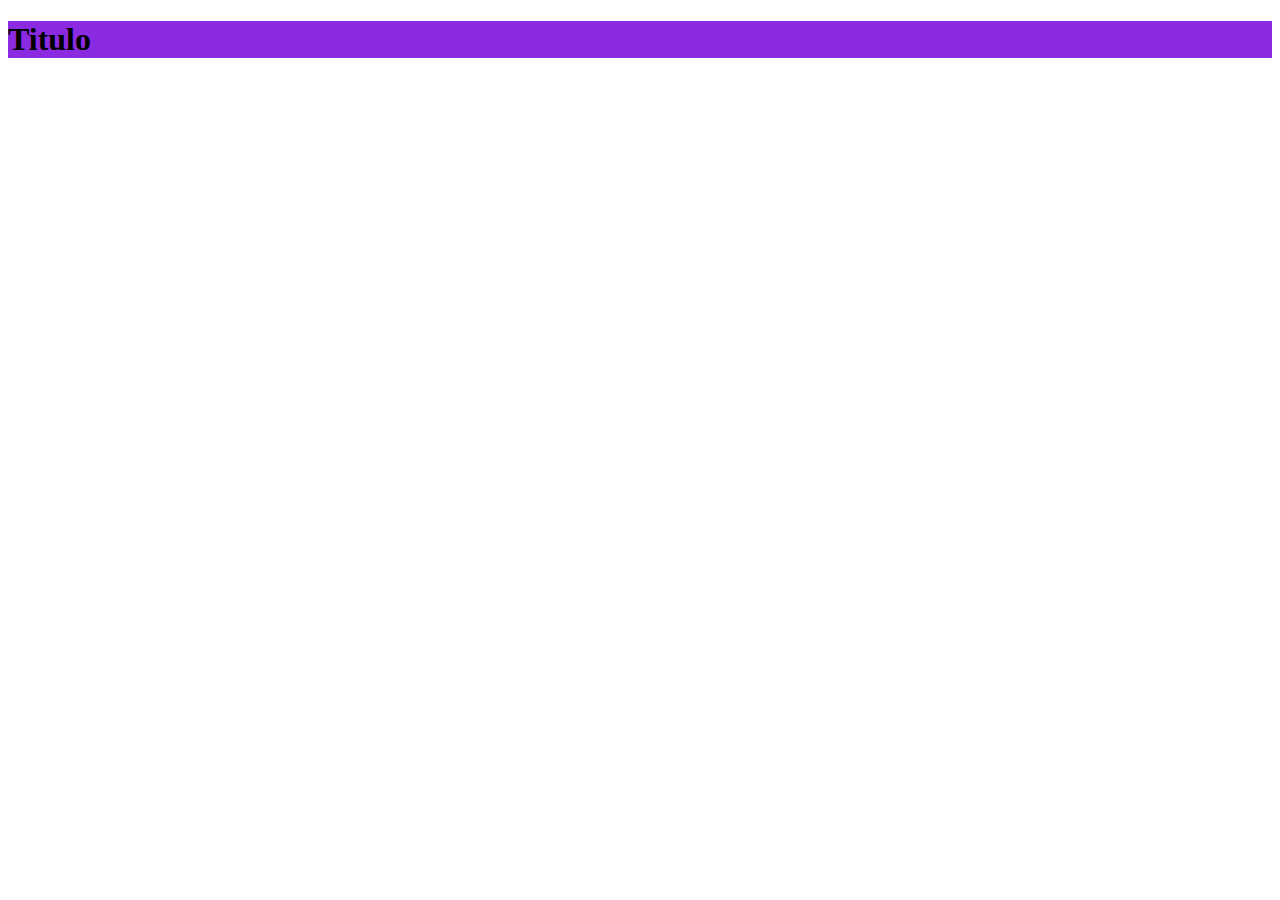
==== index.html @ 8c24b3e4 "first commit" ====
<!DOCTYPE html>
<html lang="en">
<head>
    <meta charset="UTF-8">
    <meta http-equiv="X-UA-Compatible" content="IE=edge">
    <meta name="viewport" content="width=<device-width>, initial-scale=1.0">
    <title>Document</title>
    <link rel="stylesheet" href="style.css">
</head>
<body>
    <h1>Titulo</h1>
    <script src="script.js"></script>
</body>
</html>
---- style.css ----
h1{
    background-color: blueviolet;
}
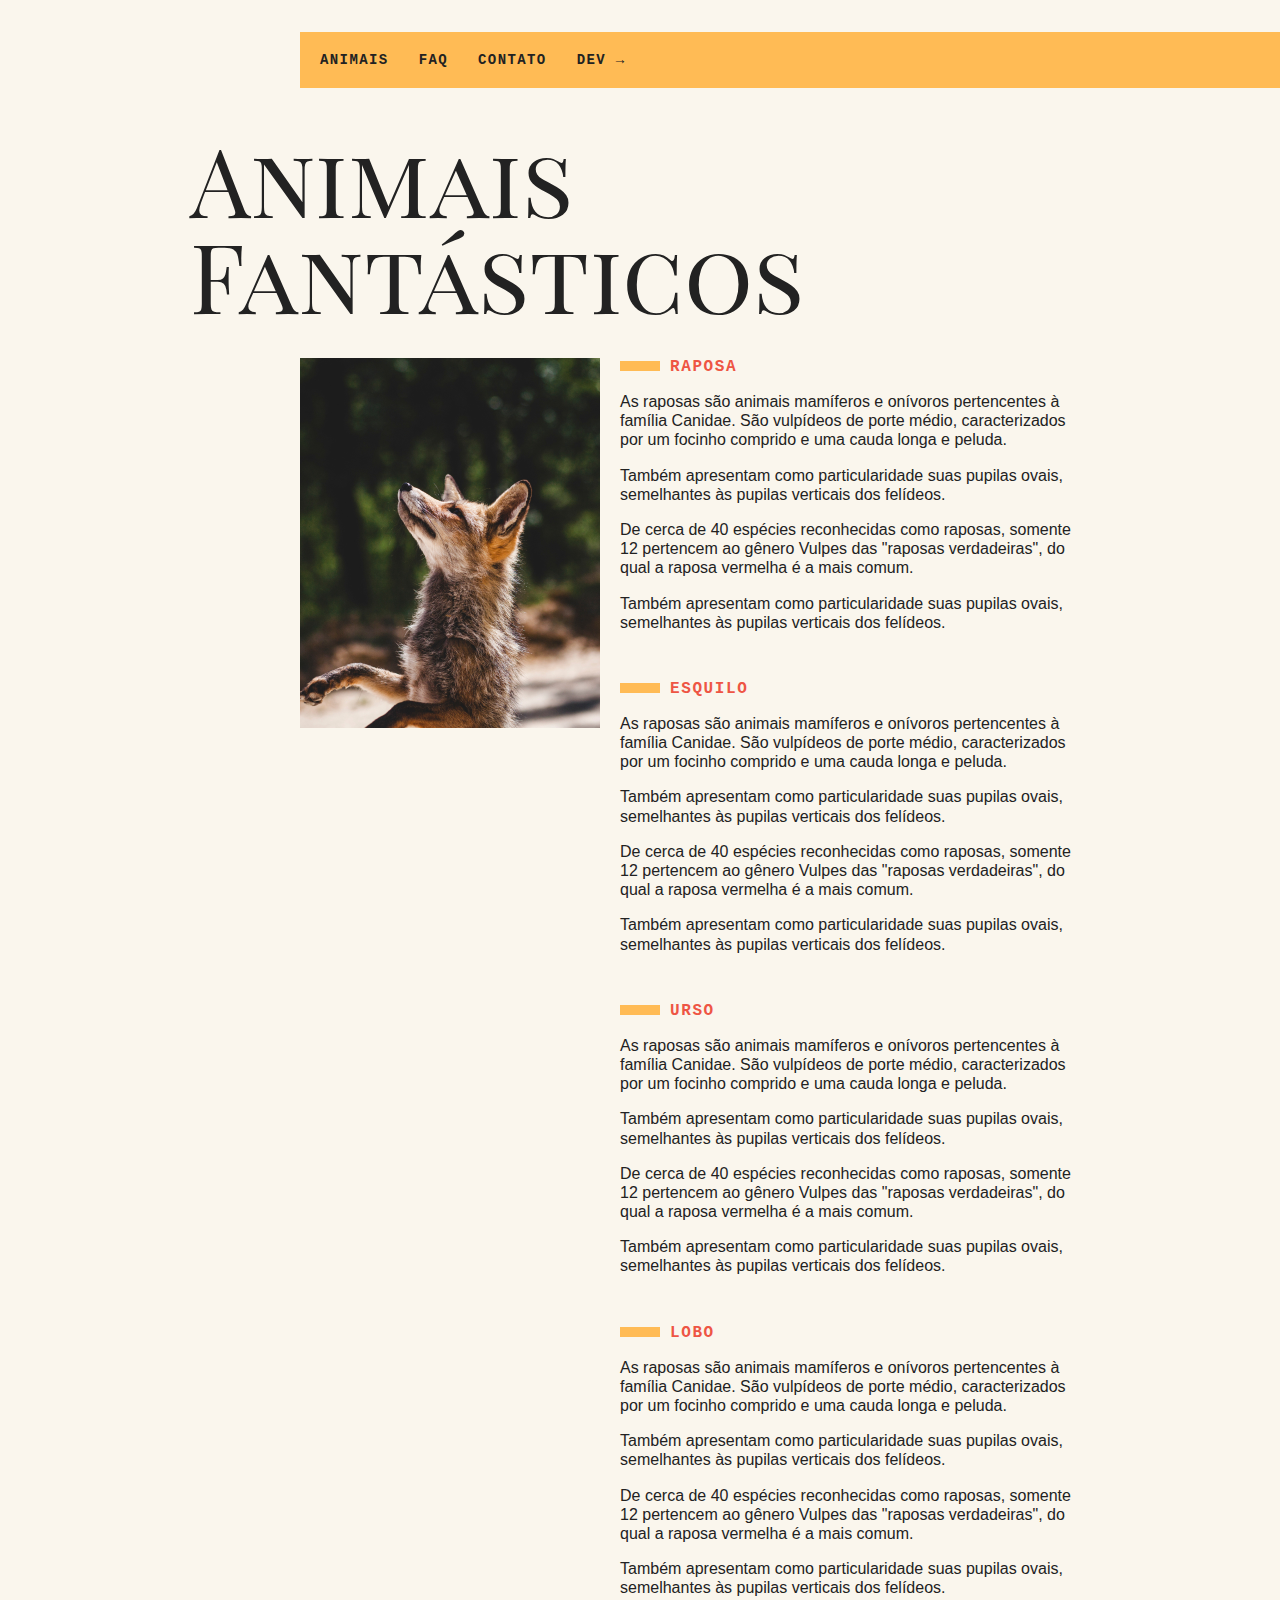
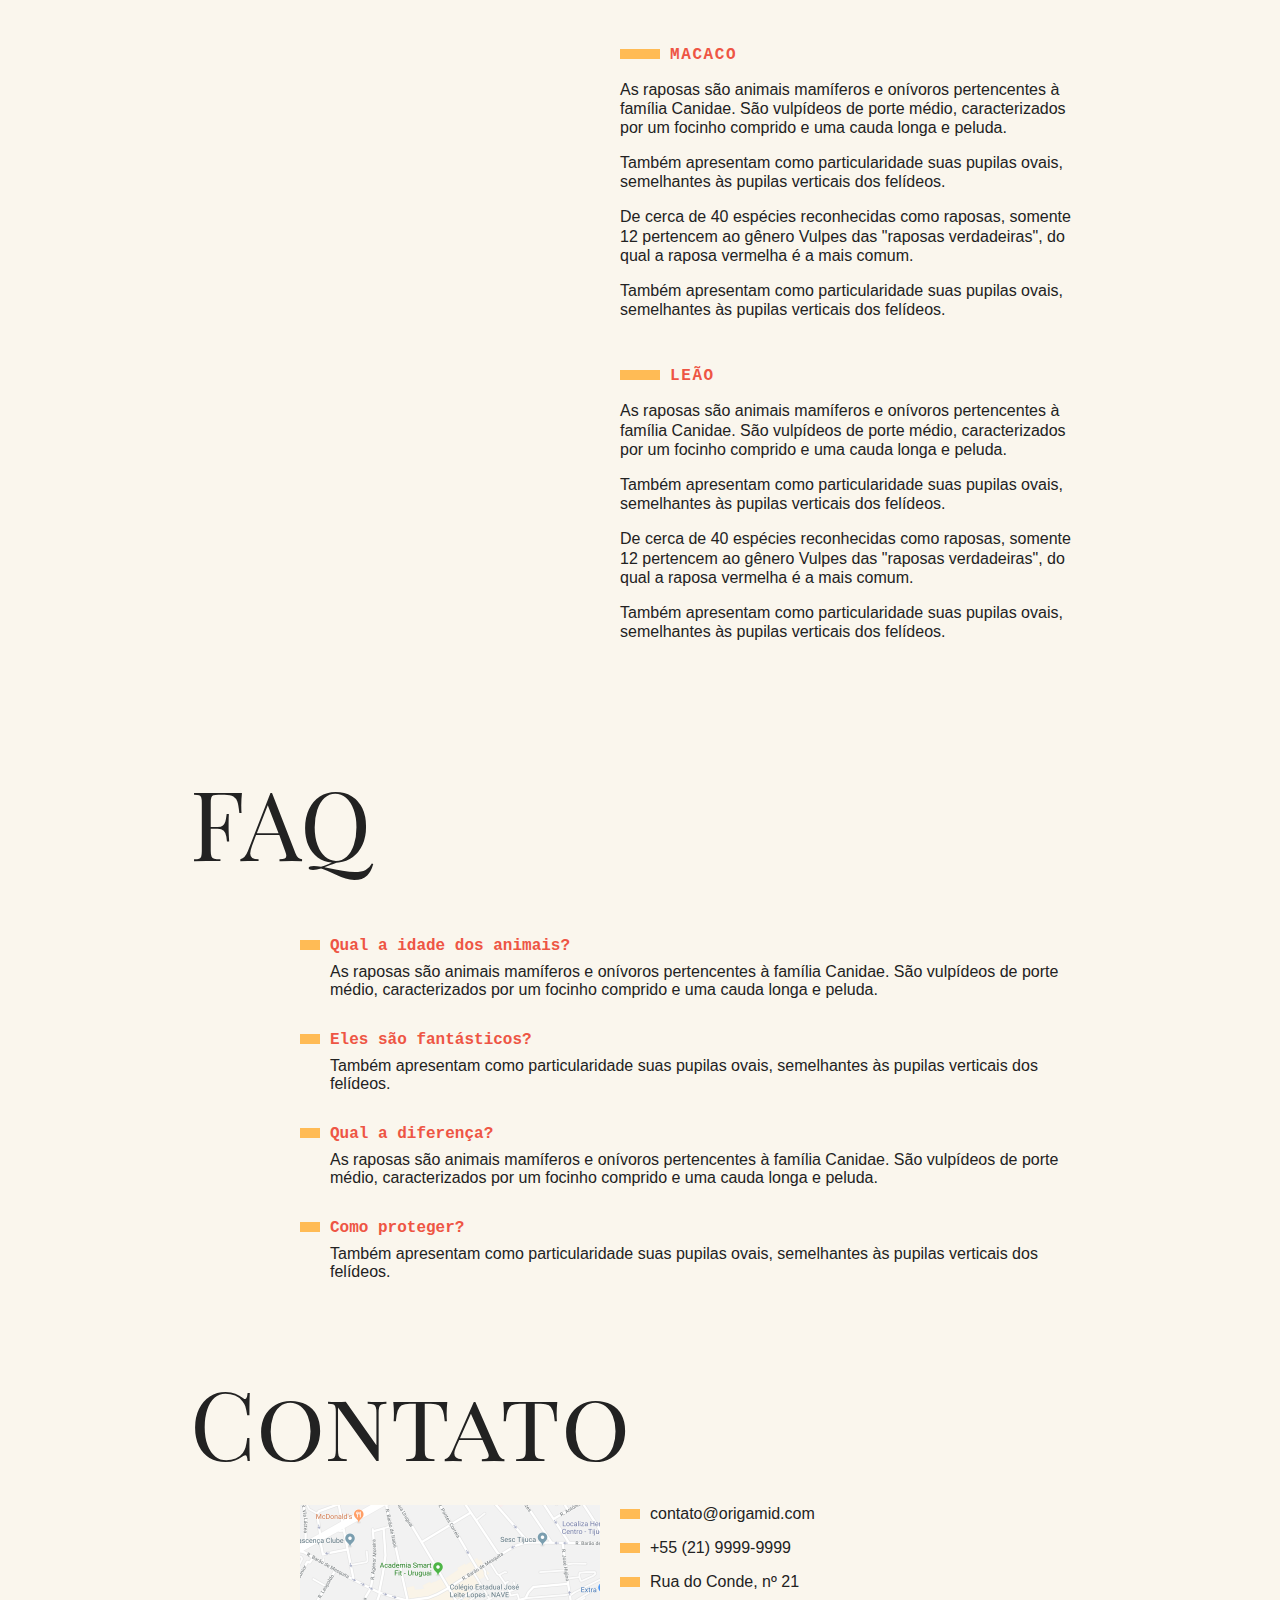
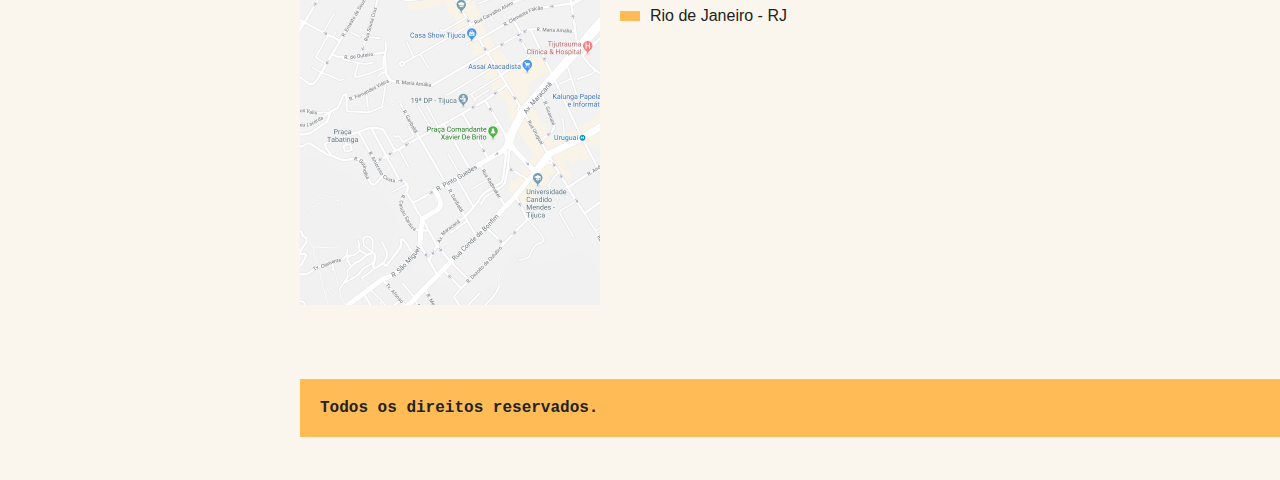
==== commit 0ddd4dab: "iniciando o projeto do curso, html e css inseridos" ====
--- a/index.html
+++ b/index.html
@@ -1,14 +1,133 @@
 <!DOCTYPE html>
-<html lang="en">
+<html>
 <head>
-    <meta charset="UTF-8">
-    <meta http-equiv="X-UA-Compatible" content="IE=edge">
-    <meta name="viewport" content="width=<device-width>, initial-scale=1.0">
-    <title>Document</title>
-    <link rel="stylesheet" href="style.css">
+  <meta charset="utf-8" />
+  <meta http-equiv="X-UA-Compatible" content="IE=edge">
+  <title>Animais Fantásticos</title>
+  <meta name="viewport" content="width=device-width, initial-scale=1">
+  <link href="https://fonts.googleapis.com/css?family=Playfair+Display+SC" rel="stylesheet">
+  <link rel="stylesheet" type="text/css" href="css/style.css" />
 </head>
 <body>
-    <h1>Titulo</h1>
-    <script src="script.js"></script>
+  <nav class="menu">
+    <ul>
+      <li><a href="#animais">Animais</a></li>
+      <li><a href="#faq">Faq</a></li>
+      <li><a href="#contato">Contato</a></li>
+      <li><a href="https://www.origamid.com/">Dev →</a></li>
+    </ul>
+  </nav>
+  <section class="grid-section animais" id="animais">
+    <h1 class="titulo">Animais Fantásticos</h1>
+    <ul class="animais-lista">
+      <li>
+        <img src="img/imagem1.jpg">
+      </li>
+      <li>
+        <img src="img/imagem2.jpg">
+      </li>
+      <li>
+        <img src="img/imagem3.jpg">
+      </li>
+      <li>
+        <img src="img/imagem4.jpg">
+      </li>
+      <li>
+        <img src="img/imagem5.jpg">
+      </li>
+      <li>
+        <img src="img/imagem6.jpg">
+      </li>
+    </ul>
+    <div class="animais-descricao">
+      <section>
+        <h2>Raposa</h2>
+        <p>As raposas são animais mamíferos e onívoros pertencentes à família Canidae. São vulpídeos de porte médio, caracterizados
+          por um focinho comprido e uma cauda longa e peluda.</p>
+        <p>Também apresentam como particularidade suas pupilas ovais, semelhantes às pupilas verticais dos felídeos.</p>
+        <p>De cerca de 40 espécies reconhecidas como raposas, somente 12 pertencem ao gênero Vulpes das "raposas verdadeiras", do
+          qual a raposa vermelha é a mais comum.</p>
+        <p>Também apresentam como particularidade suas pupilas ovais, semelhantes às pupilas verticais dos felídeos.</p>
+      </section>
+      
+      <section>
+        <h2>Esquilo</h2>
+        <p>As raposas são animais mamíferos e onívoros pertencentes à família Canidae. São vulpídeos de porte médio, caracterizados
+          por um focinho comprido e uma cauda longa e peluda.</p>
+        <p>Também apresentam como particularidade suas pupilas ovais, semelhantes às pupilas verticais dos felídeos.</p>
+        <p>De cerca de 40 espécies reconhecidas como raposas, somente 12 pertencem ao gênero Vulpes das "raposas verdadeiras", do
+          qual a raposa vermelha é a mais comum.</p>
+        <p>Também apresentam como particularidade suas pupilas ovais, semelhantes às pupilas verticais dos felídeos.</p>
+      </section>
+      <section>
+        <h2>Urso</h2>
+        <p>As raposas são animais mamíferos e onívoros pertencentes à família Canidae. São vulpídeos de porte médio, caracterizados
+          por um focinho comprido e uma cauda longa e peluda.</p>
+        <p>Também apresentam como particularidade suas pupilas ovais, semelhantes às pupilas verticais dos felídeos.</p>
+        <p>De cerca de 40 espécies reconhecidas como raposas, somente 12 pertencem ao gênero Vulpes das "raposas verdadeiras", do
+          qual a raposa vermelha é a mais comum.</p>
+        <p>Também apresentam como particularidade suas pupilas ovais, semelhantes às pupilas verticais dos felídeos.</p>
+      </section>
+      <section>
+        <h2>Lobo</h2>
+        <p>As raposas são animais mamíferos e onívoros pertencentes à família Canidae. São vulpídeos de porte médio, caracterizados
+          por um focinho comprido e uma cauda longa e peluda.</p>
+        <p>Também apresentam como particularidade suas pupilas ovais, semelhantes às pupilas verticais dos felídeos.</p>
+        <p>De cerca de 40 espécies reconhecidas como raposas, somente 12 pertencem ao gênero Vulpes das "raposas verdadeiras", do
+          qual a raposa vermelha é a mais comum.</p>
+        <p>Também apresentam como particularidade suas pupilas ovais, semelhantes às pupilas verticais dos felídeos.</p>
+      </section>
+      <section>
+        <h2>Macaco</h2>
+        <p>As raposas são animais mamíferos e onívoros pertencentes à família Canidae. São vulpídeos de porte médio, caracterizados
+          por um focinho comprido e uma cauda longa e peluda.</p>
+        <p>Também apresentam como particularidade suas pupilas ovais, semelhantes às pupilas verticais dos felídeos.</p>
+        <p>De cerca de 40 espécies reconhecidas como raposas, somente 12 pertencem ao gênero Vulpes das "raposas verdadeiras", do
+          qual a raposa vermelha é a mais comum.</p>
+        <p>Também apresentam como particularidade suas pupilas ovais, semelhantes às pupilas verticais dos felídeos.</p>
+      </section>
+      <section>
+        <h2>Leão</h2>
+        <p>As raposas são animais mamíferos e onívoros pertencentes à família Canidae. São vulpídeos de porte médio, caracterizados
+          por um focinho comprido e uma cauda longa e peluda.</p>
+        <p>Também apresentam como particularidade suas pupilas ovais, semelhantes às pupilas verticais dos felídeos.</p>
+        <p>De cerca de 40 espécies reconhecidas como raposas, somente 12 pertencem ao gênero Vulpes das "raposas verdadeiras", do
+          qual a raposa vermelha é a mais comum.</p>
+        <p>Também apresentam como particularidade suas pupilas ovais, semelhantes às pupilas verticais dos felídeos.</p>
+      </section>
+    </div>
+  </section>
+
+  <section class="grid-section faq" id="faq">
+    <h1 class="titulo">FAQ</h1>
+    <dl class="faq-lista">
+      <dt>Qual a idade dos animais?</dt>
+      <dd>As raposas são animais mamíferos e onívoros pertencentes à família Canidae. São vulpídeos de porte médio, caracterizados por um focinho comprido e uma cauda longa e peluda.</dd>
+      <dt>Eles são fantásticos?</dt>
+      <dd>Também apresentam como particularidade suas pupilas ovais, semelhantes às pupilas verticais dos felídeos.</dd>
+      <dt>Qual a diferença?</dt>
+      <dd>As raposas são animais mamíferos e onívoros pertencentes à família Canidae. São vulpídeos de porte médio, caracterizados por um focinho comprido e uma cauda longa e peluda.</dd>
+      <dt>Como proteger?</dt>
+      <dd>Também apresentam como particularidade suas pupilas ovais, semelhantes às pupilas verticais dos felídeos.</dd>
+    </dl>
+  </section>
+
+  <section class="grid-section contato" id="contato">
+    <h1 class="titulo">Contato</h1>
+    <div class="mapa">
+      <img src="img/mapa.png">
+    </div>
+    <ul class="dados">
+      <li>contato@origamid.com</li>
+      <li>+55 (21) 9999-9999</li>
+      <li>Rua do Conde, nº 21</li>
+      <li>Rio de Janeiro - RJ</li>
+    </ul>
+  </section>
+
+  <footer class="copy">
+    <p>Todos os direitos reservados.</p>
+  </footer>
+
+  <script src="script.js"></script>  
 </body>
-</html>--- a/css/style.css
+++ b/css/style.css
@@ -0,0 +1,208 @@
+body, h1, h2, ul, li, p, dd, dt, dl {
+    margin: 0px;
+    padding: 0px;
+  }
+  
+  img {
+    display: block;
+    max-width: 100%;
+  }
+  
+  ul {
+    list-style: none;
+  }
+  
+  body {
+    background: #faf6ed;
+    color: #222;
+    -webkit-font-smoothing: antialiased;
+    display: grid;
+    grid-template-columns: 1fr 120px minmax(300px, 800px) 1fr;
+  }
+  
+  .menu {
+    grid-column: 3 / 5;
+    margin-top: 2rem;
+    margin-bottom: 2rem;
+    background: #FB5;
+  }
+  
+  .menu ul {
+    display: flex;
+    flex-wrap: wrap;
+    padding: 10px;
+  }
+  
+  .menu li a {
+    display: block;
+    padding: 10px;
+    margin-right: 10px;
+    color: #222;
+    text-decoration: none;
+    font-family: 'IBM Plex Mono', monospace;
+    font-weight: bold;
+    text-transform: uppercase;
+    font-size: 0.875rem;
+    letter-spacing: .1em;
+  }
+  
+  .grid-section {
+    grid-column: 2 / 4;
+    width: 100%;
+    box-sizing: border-box;
+    padding: 10px;
+    display: grid;
+    grid-template-columns: 90px 300px 1fr;
+    grid-gap: 20px;
+    margin-bottom: 4rem;
+  }
+  
+  .titulo {
+    font-family: 'Playfair Display SC', georgia;
+    font-size: 6rem;
+    line-height: 1;
+    font-weight: 400;
+    margin-bottom: 1rem;
+    grid-column: 1 / 4;
+  }
+  
+  .animais h2 {
+    font-family: 'IBM Plex Mono', monospace;
+    font-size: 1rem;
+    text-transform: uppercase;
+    letter-spacing: .1em;
+    margin-bottom: 1rem;
+    color: #E54;
+  }
+  
+  .animais h2::before {
+    content: '';
+    display: inline-block;
+    width: 40px;
+    height: 10px;
+    margin-right: 10px;
+    background: #FB5;
+  }
+  
+  .animais p {
+    font-family: Helvetica, Arial;
+    line-height: 1.2;
+    margin-bottom: 1rem;
+  }
+  
+  .animais-lista {
+    height: 370px;
+    overflow-y: scroll;
+    grid-column: 2;
+  }
+  
+  .animais-lista::-webkit-scrollbar {
+    width: 18px;
+  }
+  
+  .animais-lista::-webkit-scrollbar-thumb {
+    background: #FB5;
+    border-left: 4px solid #faf6ed;
+    border-right: 4px solid #faf6ed;
+  }
+  
+  .animais-lista::-webkit-scrollbar-track {
+    background: #faf6ed;
+  }
+  
+  .animais-descricao {
+    grid-column: 3;
+  }
+  
+  .animais-descricao section {
+    margin-bottom: 3rem;
+  }
+  
+  .faq-lista {
+    grid-column: 2 / 4
+  }
+  
+  .faq-lista dt {
+    font-family: 'IBM Plex Mono', monospace;
+    font-weight: bold;
+    margin-top: 2rem;
+    margin-bottom: .5rem;
+    color: #E54;
+  }
+  
+  .faq-lista dt::before {
+    content: '';
+    display: inline-block;
+    width: 20px;
+    height: 10px;
+    margin-right: 10px;
+    background: #FB5;
+  }
+  
+  .faq-lista dd {
+    font-family: Helvetica, Arial;
+    margin-bottom: .5rem;
+    margin-left: 30px;
+  }
+  
+  .mapa {
+    grid-column: 2;
+  }
+  
+  .dados {
+    grid-column: 3;
+  }
+  
+  .dados li {
+    margin-bottom: 1rem;
+    font-family: Helvetica, Arial;
+  }
+  
+  .dados li::before {
+    content: '';
+    display: inline-block;
+    width: 20px;
+    height: 10px;
+    margin-right: 10px;
+    background: #FB5;
+  }
+  
+  .copy {
+    grid-column: 3/5;
+    margin-bottom: 2rem;
+    background: #FB5;
+  }
+  
+  .copy p {
+    padding: 20px;
+    font-family: 'IBM Plex Mono', monospace;
+    font-weight: bold;
+  }
+  
+  @media (max-width: 700px) {
+    body {
+      grid-template-columns: 1fr;
+    }
+    .menu, .grid-section, .copy {
+      grid-column: 1;
+    }
+    .grid-section {
+      grid-template-columns: 100px 1fr;
+      grid-gap: 10px;
+    }
+    .animais-lista {
+      grid-column: 1;
+    }
+    .faq-lista, .dados, .mapa {
+      grid-column: 1 / 3;
+    }
+    .grid-section h1 {
+      font-size: 3rem;
+    }
+    .menu {
+      margin-top: 0px;
+    }
+    .copy {
+      margin-bottom: 0px;
+    }
+  }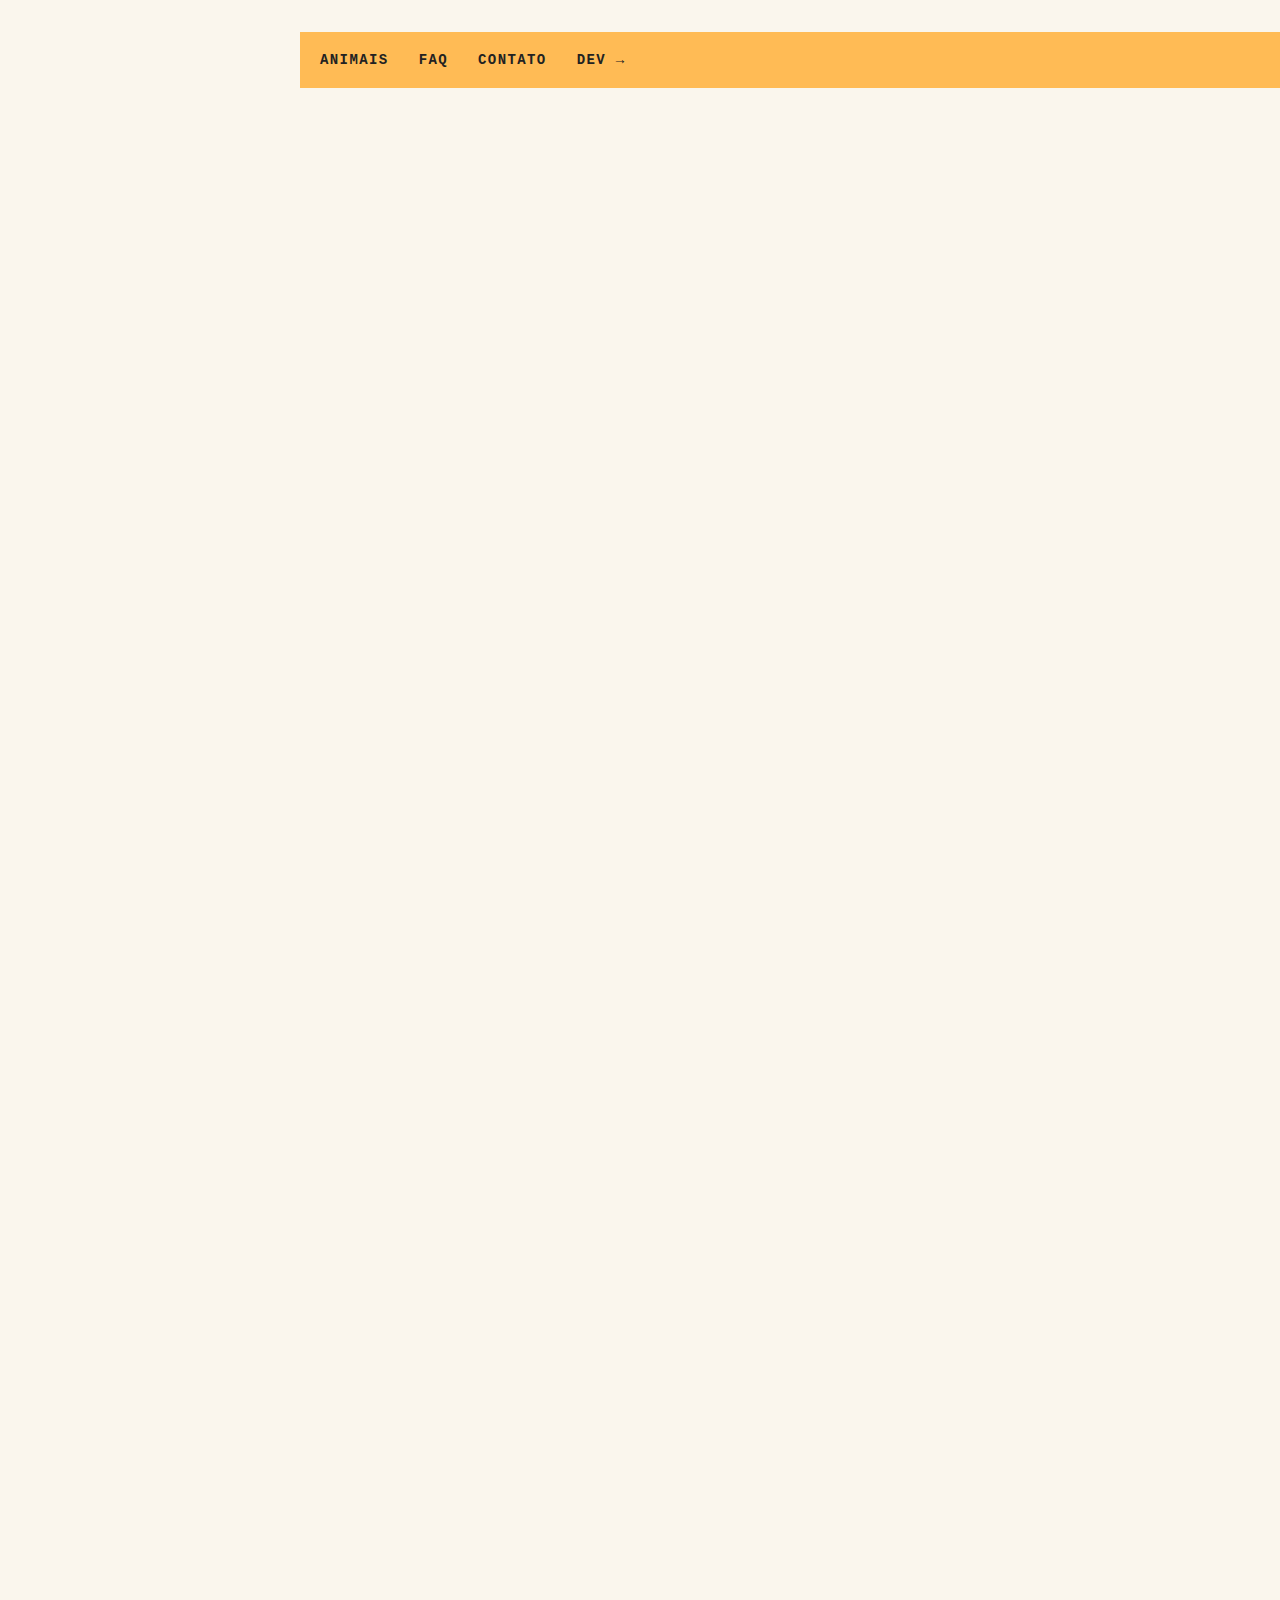
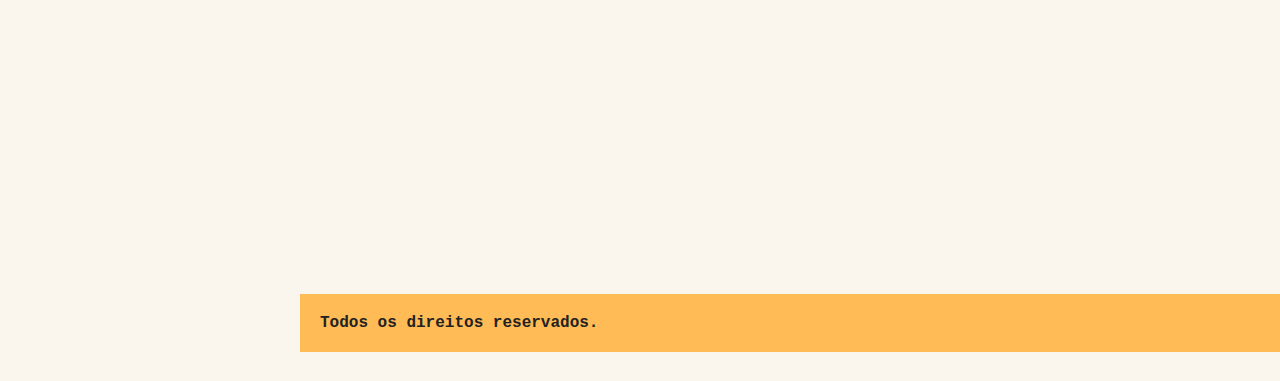
==== commit 479ebdf3: "js finalizado" ====
--- a/index.html
+++ b/index.html
@@ -7,6 +7,8 @@
   <meta name="viewport" content="width=device-width, initial-scale=1">
   <link href="https://fonts.googleapis.com/css?family=Playfair+Display+SC" rel="stylesheet">
   <link rel="stylesheet" type="text/css" href="css/style.css" />
+  <script>
+    document.documentElement.className += ' js'</script>
 </head>
 <body>
   <nav class="menu">
@@ -17,9 +19,9 @@
       <li><a href="https://www.origamid.com/">Dev →</a></li>
     </ul>
   </nav>
-  <section class="grid-section animais" id="animais">
+  <section class="grid-section animais js-scroll" id="animais">
     <h1 class="titulo">Animais Fantásticos</h1>
-    <ul class="animais-lista">
+    <ul class="animais-lista js-tabmenu">
       <li>
         <img src="img/imagem1.jpg">
       </li>
@@ -39,7 +41,7 @@
         <img src="img/imagem6.jpg">
       </li>
     </ul>
-    <div class="animais-descricao">
+    <div class="animais-descricao js-tabcontent">
       <section>
         <h2>Raposa</h2>
         <p>As raposas são animais mamíferos e onívoros pertencentes à família Canidae. São vulpídeos de porte médio, caracterizados
@@ -98,9 +100,9 @@
     </div>
   </section>
 
-  <section class="grid-section faq" id="faq">
+  <section class="grid-section faq js-scroll" id="faq">
     <h1 class="titulo">FAQ</h1>
-    <dl class="faq-lista">
+    <dl class="faq-lista js-accordion">
       <dt>Qual a idade dos animais?</dt>
       <dd>As raposas são animais mamíferos e onívoros pertencentes à família Canidae. São vulpídeos de porte médio, caracterizados por um focinho comprido e uma cauda longa e peluda.</dd>
       <dt>Eles são fantásticos?</dt>
@@ -112,7 +114,7 @@
     </dl>
   </section>
 
-  <section class="grid-section contato" id="contato">
+  <section class="grid-section contato js-scroll" id="contato">
     <h1 class="titulo">Contato</h1>
     <div class="mapa">
       <img src="img/mapa.png">
--- a/css/style.css
+++ b/css/style.css
@@ -95,6 +95,10 @@
     overflow-y: scroll;
     grid-column: 2;
   }
+
+  .animais-lista li{
+    cursor: pointer;
+  }
   
   .animais-lista::-webkit-scrollbar {
     width: 18px;
@@ -205,4 +209,69 @@
     .copy {
       margin-bottom: 0px;
     }
-  }+  }
+/*abaixo, codigo css pra quando clicar numa imagem, esconder as outras section:*/
+.js .js-tabcontent section {
+  display: none;
+}
+
+.js-tabcontent section.ativo{
+  display: block !important;
+  animation: show .5s forwards;
+}
+
+/*o show abaixo eh a variavel
+a função abaixo faz animação para a animação n ficar tao seca*/
+@keyframes show {
+  from{
+    opacity: 0;
+    transform: translate3d(-30px,0,0);
+  }
+  to {
+    opacity: 1;
+    transform: translate3d(0,0,0);
+  }
+}
+
+/*estilização do FAQ, para esconder perguntas*/
+.js-accordion dd{
+  display: none;
+}
+/*adicionar setinha se ta ativo ou nao*/
+.js-accordion dt::after{
+  content: '⬎';
+  margin-left: 10px;
+}
+
+.js-accordion dt.ativo::after{
+  content: '⬏';
+  margin-left: 10px;
+}
+
+.js-accordion dd.ativo{
+  display: block;
+  animation: slideDown .5s forwards;
+}
+
+@keyframes slideDown{
+  from{
+    opacity: 0;
+    max-height: 0;
+  }
+  to{
+    max-height: 200px;
+    opacity: 1;
+  }
+}
+
+.js .js-scroll{
+  opacity: 0;
+  transform: translate3d(-30px,0,0);
+  transition: .3s;
+}
+
+.js .js-scroll.ativo{
+  opacity: 1;
+  transform: translate3d(0,0,0);
+  transition: .3s;
+}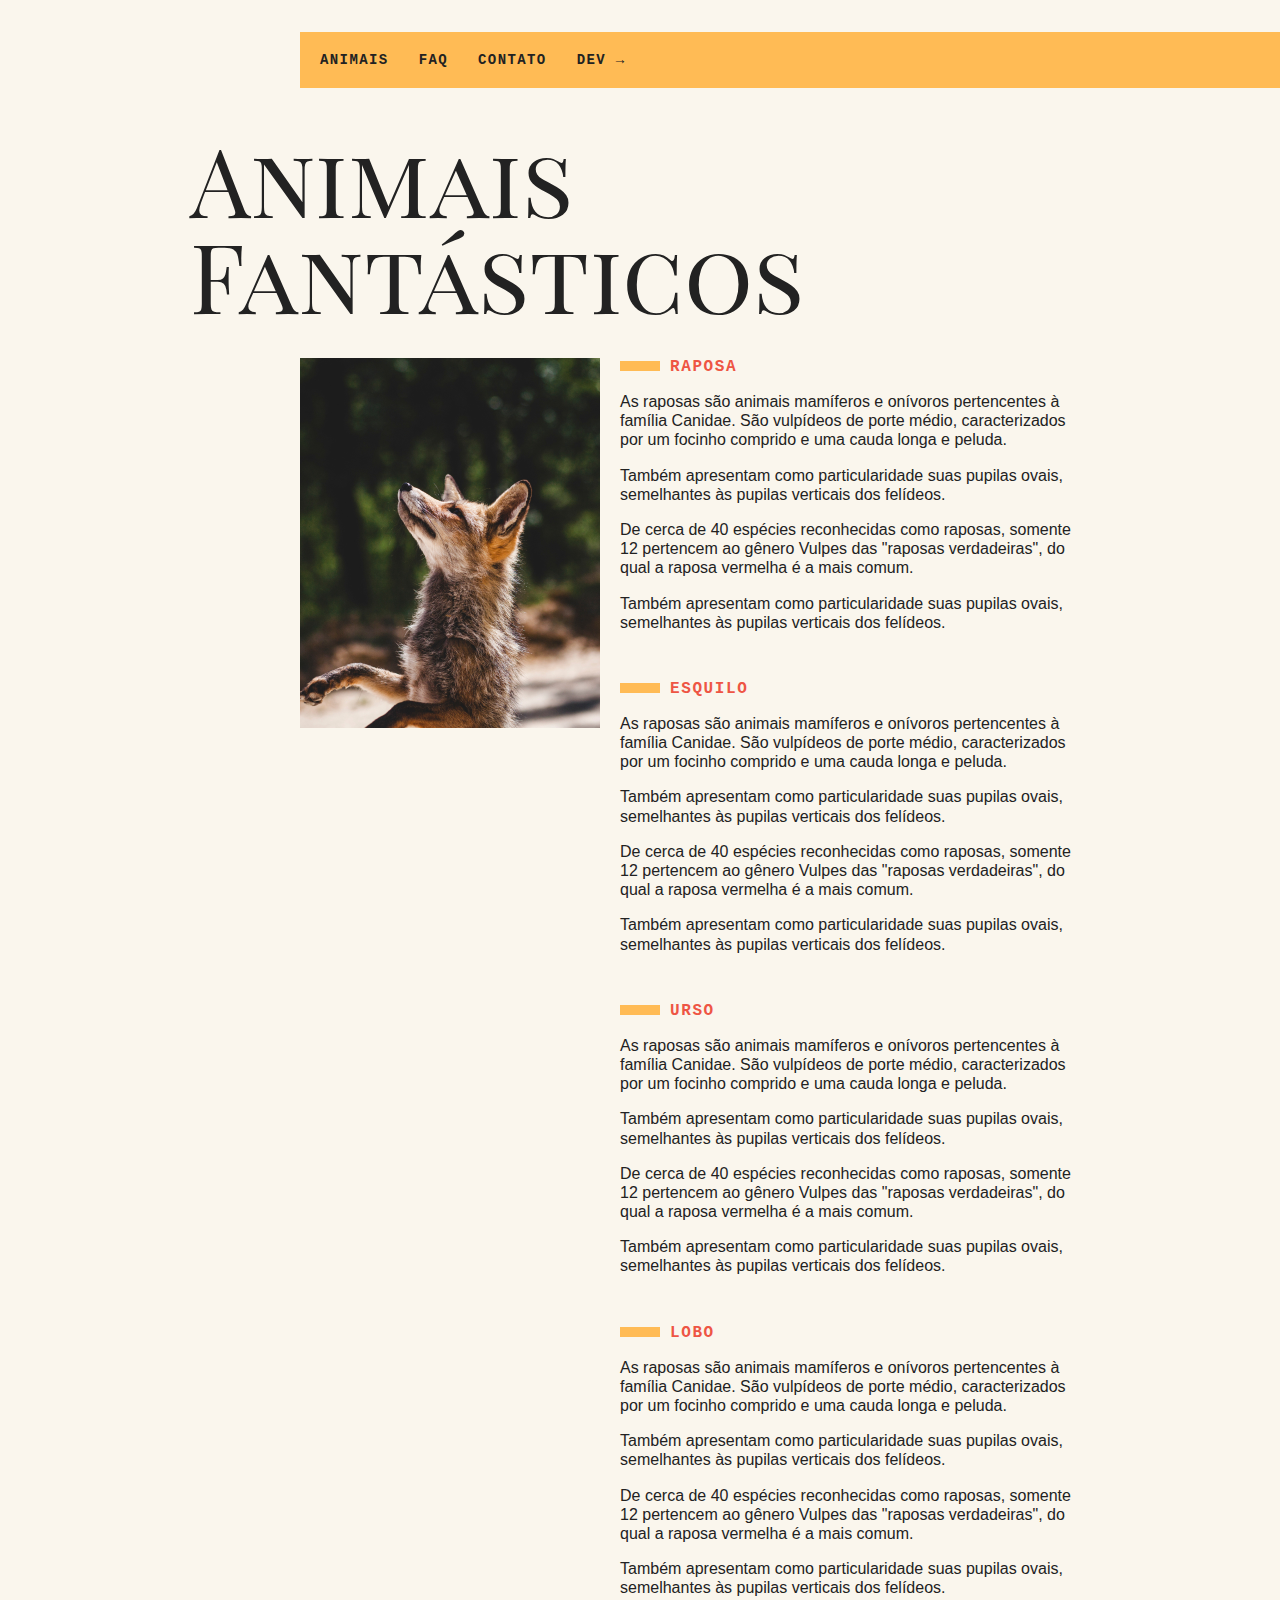
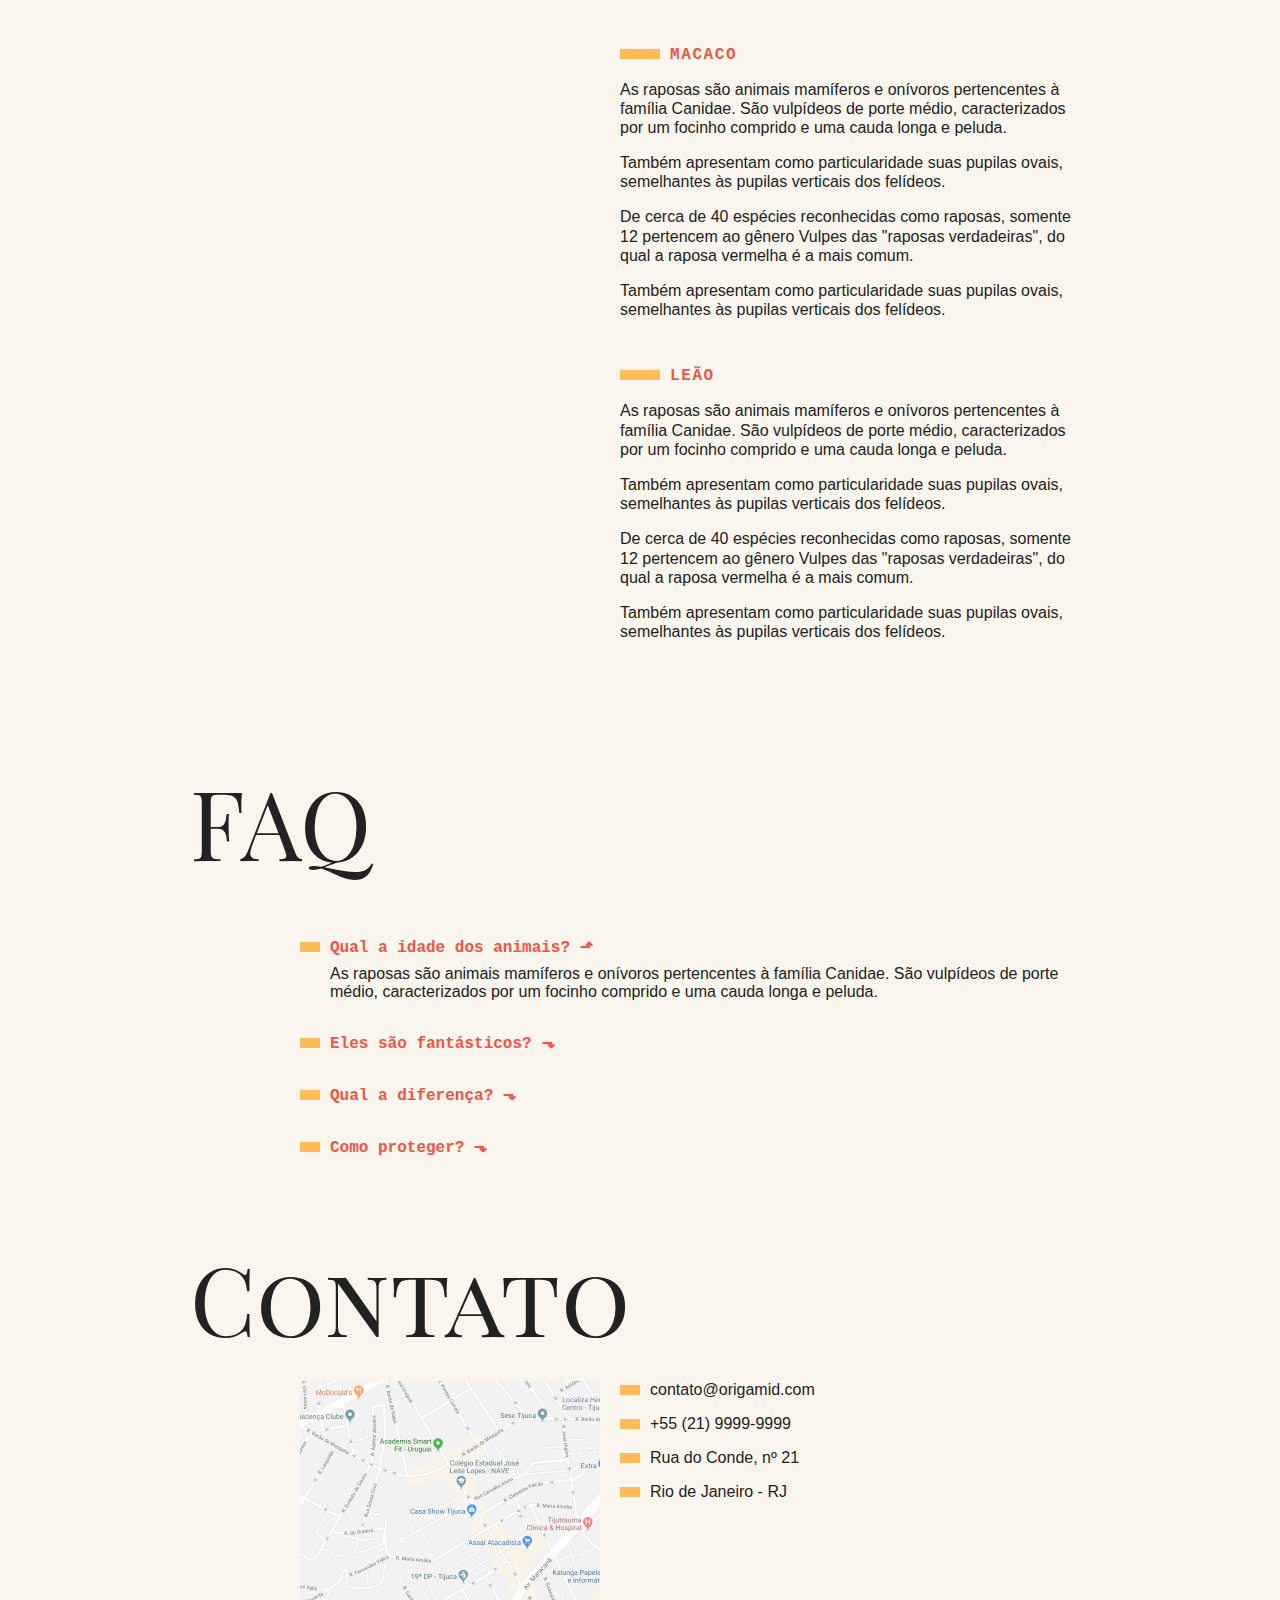
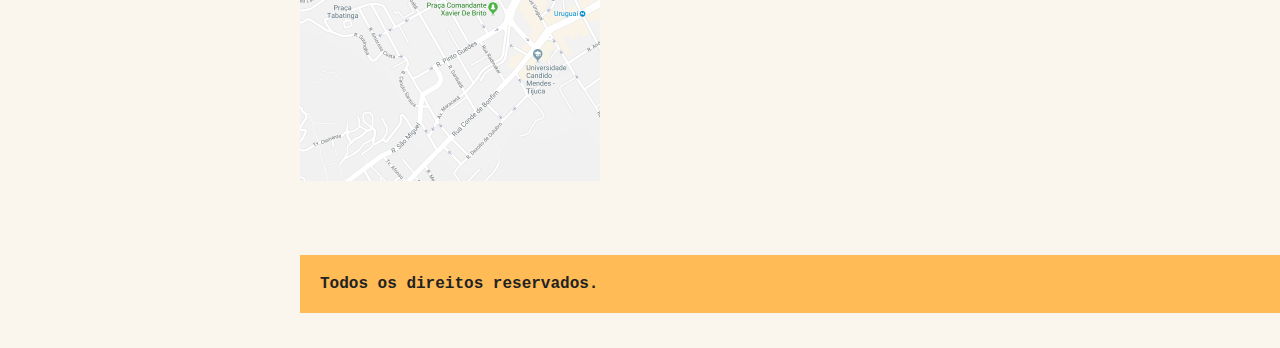
==== commit 09f3c1c1: "manipulando estilos em css" ====
--- a/index.html
+++ b/index.html
@@ -7,8 +7,7 @@
   <meta name="viewport" content="width=device-width, initial-scale=1">
   <link href="https://fonts.googleapis.com/css?family=Playfair+Display+SC" rel="stylesheet">
   <link rel="stylesheet" type="text/css" href="css/style.css" />
-  <script>
-    document.documentElement.className += ' js'</script>
+  <script>href="script.js"</script>
 </head>
 <body>
   <nav class="menu">
@@ -131,5 +130,6 @@
     <p>Todos os direitos reservados.</p>
   </footer>
 
+  <script> src="animacoes.js"</script>
   <script src="script.js"></script>  
 </body>
